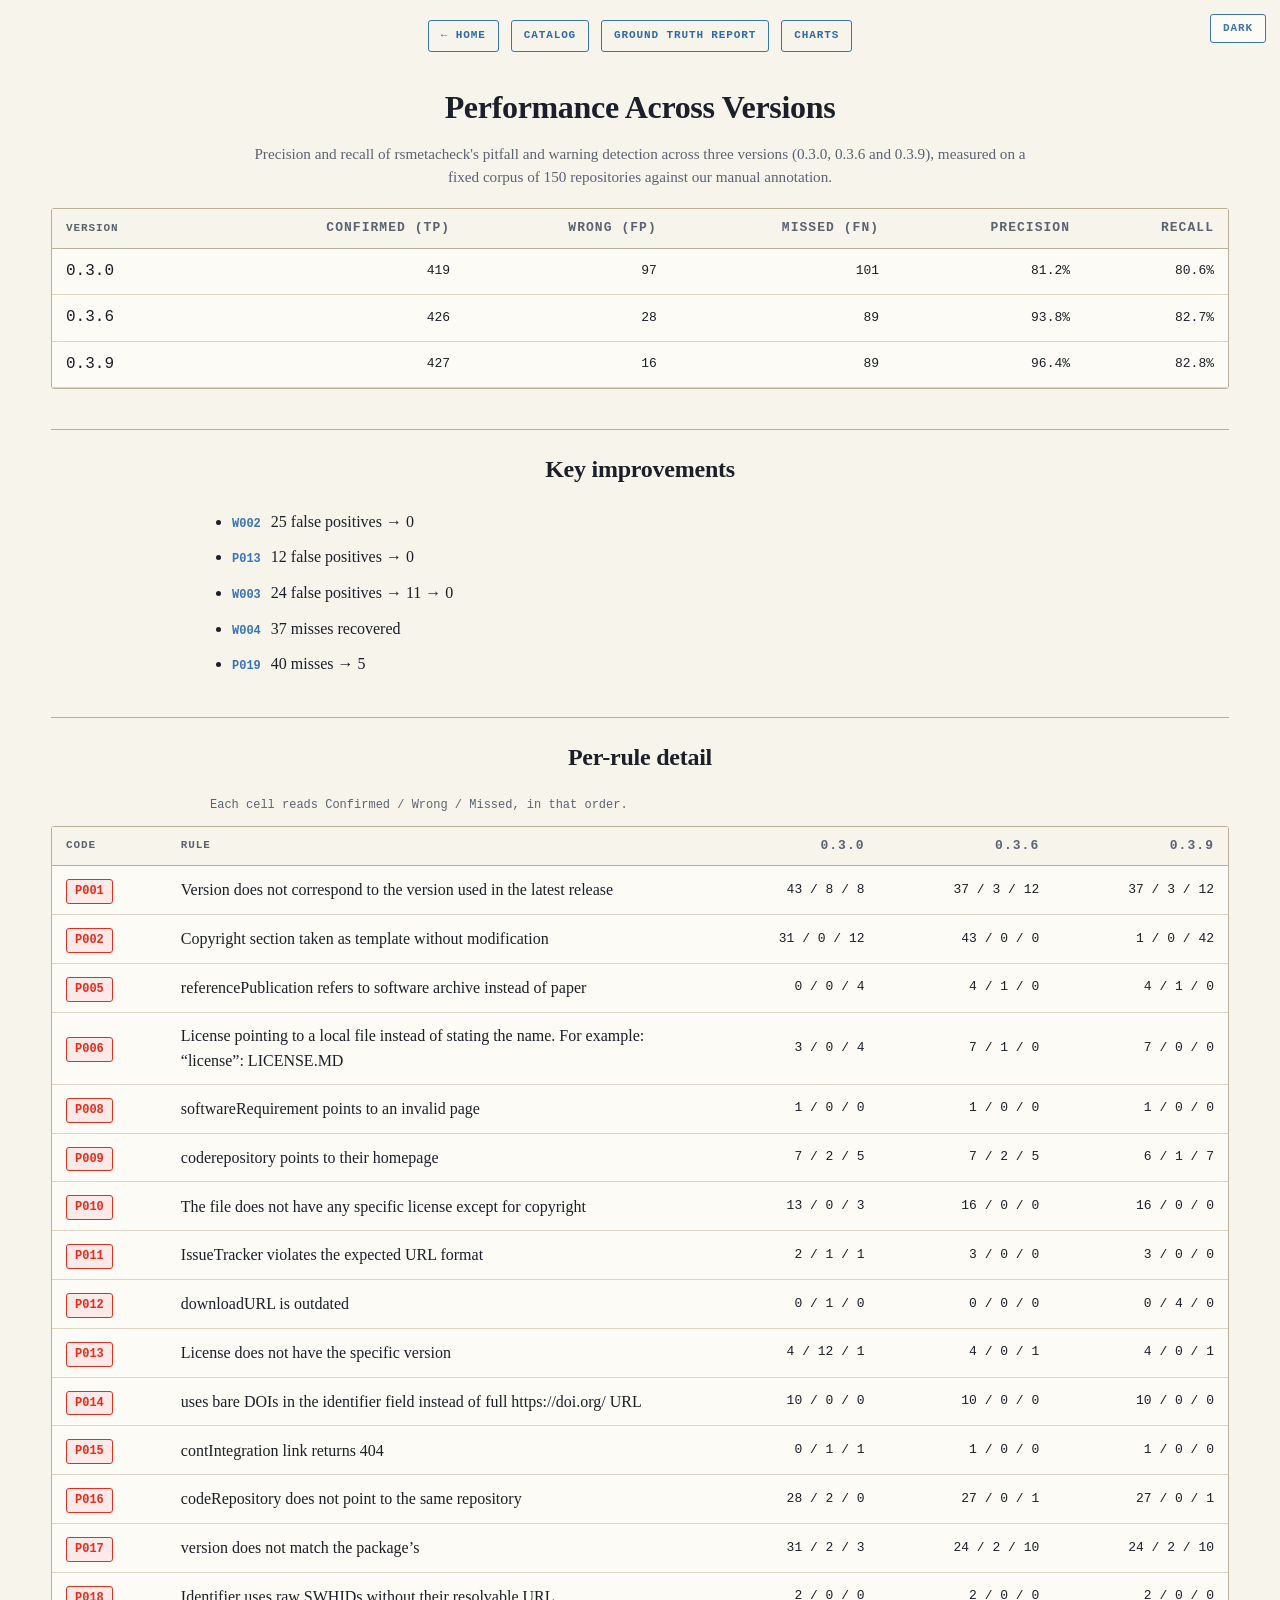
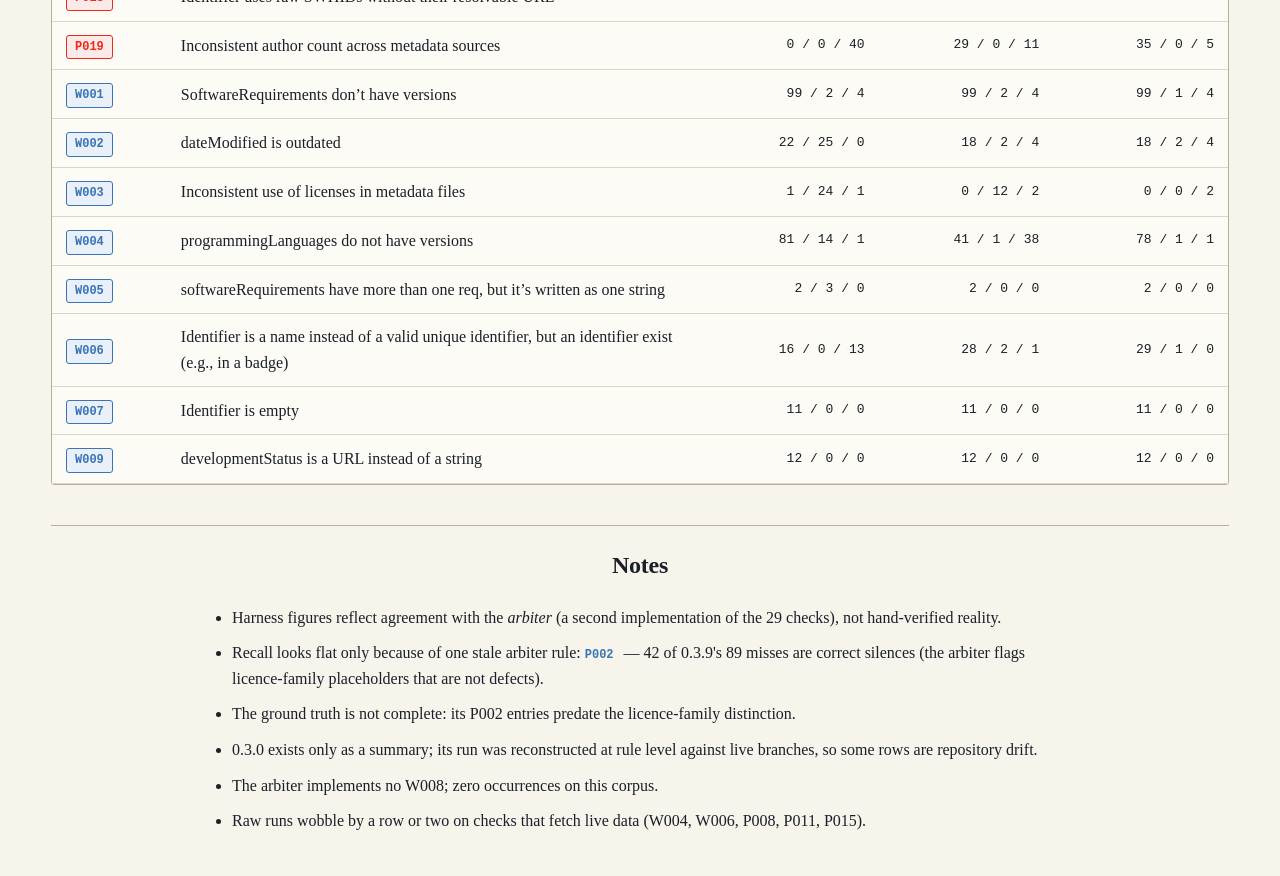
==== docs/ground_truth/comparison.html @ 28b078db "preparing for release 0.3.9: fix seven detector false positives" ====
<!DOCTYPE html>
<html lang="en">
<head>
    <meta charset="UTF-8">
    <meta name="viewport" content="width=device-width, initial-scale=1.0">
    <title>rsmetacheck &mdash; Performance Across Versions</title>
    <link rel="stylesheet" href="../stylesheets/lab-report.css">
    <script src="../theme.js" defer></script>
</head>
<body>

    <div class="nav">
        <a href="../index.html">&larr; Home</a>
        <a href="../catalog.html">Catalog</a>
        <a href="index.html">Ground Truth Report</a>
        <a href="charts.html">Charts</a>
    </div>

    <h1>Performance Across Versions</h1>

    <p class="page-intro">
        Precision and recall of rsmetacheck's pitfall and warning detection across three versions
        (0.3.0, 0.3.6 and 0.3.9), measured on a fixed corpus of 150 repositories against our manual annotation.
    </p>

    <div class="table-container">
        <table id="summaryTable">
            <thead>
                <tr>
                    <th>Version</th>
                    <th class="num">Confirmed (TP)</th>
                    <th class="num">Wrong (FP)</th>
                    <th class="num">Missed (FN)</th>
                    <th class="num">Precision</th>
                    <th class="num">Recall</th>
                </tr>
            </thead>
            <tbody></tbody>
        </table>
    </div>

    <hr class="section-divider">
    <h2>Key improvements</h2>
    <ul class="note-list">
        <li><span class="rule-code">W002</span> 25 false positives &rarr; 0</li>
        <li><span class="rule-code">P013</span> 12 false positives &rarr; 0</li>
        <li><span class="rule-code">W003</span> 24 false positives &rarr; 11 &rarr; 0</li>
        <li><span class="rule-code">W004</span> 37 misses recovered</li>
        <li><span class="rule-code">P019</span> 40 misses &rarr; 5</li>
    </ul>

    <hr class="section-divider">
    <h2>Per-rule detail</h2>
    <p class="legend">Each cell reads Confirmed / Wrong / Missed, in that order.</p>
    <div class="table-container">
        <table id="ruleTable">
            <thead>
                <tr>
                    <th>Code</th>
                    <th>Rule</th>
                    <th class="num">0.3.0</th>
                    <th class="num">0.3.6</th>
                    <th class="num">0.3.9</th>
                </tr>
            </thead>
            <tbody></tbody>
        </table>
    </div>

    <hr class="section-divider">
    <h2>Notes</h2>
    <ul class="note-list">
        <li>Harness figures reflect agreement with the <em>arbiter</em> (a second implementation of the 29 checks),
            not hand-verified reality.</li>
        <li>Recall looks flat only because of one stale arbiter rule: <span class="rule-code">P002</span> &mdash;
            42 of 0.3.9's 89 misses are correct silences (the arbiter flags licence-family placeholders that are
            not defects).</li>
        <li>The ground truth is not complete: its P002 entries predate the licence-family distinction.</li>
        <li>0.3.0 exists only as a summary; its run was reconstructed at rule level against live branches, so some
            rows are repository drift.</li>
        <li>The arbiter implements no W008; zero occurrences on this corpus.</li>
        <li>Raw runs wobble by a row or two on checks that fetch live data (W004, W006, P008, P011, P015).</li>
    </ul>

    <script>
        document.addEventListener("DOMContentLoaded", () => {
            fetch('../page_data.json')
                .then(r => r.json())
                .then(data => {
                    buildSummary(data.versions);
                    buildRuleTable(data.versions, data.rules);
                })
                .catch(err => console.error('Failed to load data:', err));
        });

        function buildSummary(versions) {
            const tbody = document.querySelector('#summaryTable tbody');
            const order = ['0.3.0', '0.3.6', '0.3.9'];
            for (const v of order) {
                const h = versions[v] && versions[v].harness;
                if (!h) continue;
                const tr = document.createElement('tr');
                tr.innerHTML =
                    '<td class="mono-cell">' + v + '</td>' +
                    '<td class="num">' + h.confirmed + '</td>' +
                    '<td class="num">' + h.wrong + '</td>' +
                    '<td class="num">' + h.missed + '</td>' +
                    '<td class="num">' + fmt(h.precision) + '%</td>' +
                    '<td class="num">' + fmt(h.recall) + '%</td>';
                tbody.appendChild(tr);
            }
        }

        function buildRuleTable(versions, rules) {
            const tbody = document.querySelector('#ruleTable tbody');
            const order = ['0.3.0', '0.3.6', '0.3.9'];
            const codes = Object.keys(rules).sort((a, b) => {
                const ta = a.startsWith('P') ? 0 : 1;
                const tb = b.startsWith('P') ? 0 : 1;
                if (ta !== tb) return ta - tb;
                return a.localeCompare(b, undefined, { numeric: true });
            });
            for (const code of codes) {
                const name = rules[code].name;
                const vals = order.map(v => {
                    const pr = versions[v] && versions[v].per_rule && versions[v].per_rule[code] || {};
                    return { c: pr.confirmed || 0, w: pr.wrong || 0, m: pr.missed || 0 };
                });
                // Skip rules that never fired on this corpus (0 / 0 / 0 across all versions).
                if (vals.every(x => x.c === 0 && x.w === 0 && x.m === 0)) continue;

                const tr = document.createElement('tr');
                const badge = code.startsWith('W') ? 'code-w' : 'code-p';
                const cells = vals.map(x =>
                    '<td class="num">' + x.c + ' / ' + x.w + ' / ' + x.m + '</td>'
                ).join('');
                tr.innerHTML =
                    '<td><span class="code-badge ' + badge + '">' + code + '</span></td>' +
                    '<td>' + esc(name) + '</td>' + cells;
                tbody.appendChild(tr);
            }
        }

        function fmt(n) { return (Math.round(n * 10) / 10).toFixed(1); }
        function esc(s) {
            const d = document.createElement('div');
            d.textContent = s;
            return d.innerHTML;
        }
    </script>
</body>
</html>
---- docs/stylesheets/lab-report.css ----
/* rsmetacheck docs — OEG/UPM "Lab Report" theme.
   Warm paper, deep institutional blue, engineering red for pitfalls,
   rules-and-type instead of cards and shadows. Light/dark follow the OS. */

:root {
  --paper: #f7f4ec;
  --paper-raised: #fdfbf5;
  --ink: #1a1f28;
  --muted: #5b6370;
  --line: #dcd5c4;
  --line-strong: #b9b09a;
  --blue: #3974b4;
  --blue-link: #2f6aa8;
  --red: #ef2818;
  --green: #2e7d32;
  --green-bg: #e8f3ea;
  --red-bg: #fbeae8;
  --blue-bg: #e9f0f9;
  --serif: Georgia, "Iowan Old Style", "Charter", "Times New Roman", serif;
  --mono: ui-monospace, SFMono-Regular, Menlo, Consolas, "Liberation Mono", monospace;
  --sans: -apple-system, BlinkMacSystemFont, "Segoe UI", Roboto, Helvetica, Arial, sans-serif;
  color-scheme: light;
}
:root[data-theme="dark"] {
  --paper: #10141b;
  --paper-raised: #161b24;
  --ink: #e7e9ee;
  --muted: #98a1b0;
  --line: #2a3040;
  --line-strong: #3a4254;
  --blue: #7fb0e8;
  --red: #f0716a;
  --green: #75d0a0;
  --green-bg: #12231b;
  --red-bg: #2a1614;
  --blue-bg: #17202c;
  color-scheme: dark;
}
@media (prefers-color-scheme: dark) {
  :root:not([data-theme="light"]) {
    --paper: #10141b;
    --paper-raised: #161b24;
    --ink: #e7e9ee;
    --muted: #98a1b0;
    --line: #2a3040;
    --line-strong: #3a4254;
    --blue: #7fb0e8;
    --red: #f0716a;
    --green: #75d0a0;
    --green-bg: #12231b;
    --red-bg: #2a1614;
    --blue-bg: #17202c;
    color-scheme: dark;
  }
}

* { box-sizing: border-box; }

::selection { background: #cfe0f2; color: #1f4470; }
:root[data-theme="dark"] ::selection { background: #2a4a7a; color: #ffffff; }
@media (prefers-color-scheme: dark) {
  :root:not([data-theme="light"]) ::selection { background: #2a4a7a; color: #ffffff; }
}

html { scrollbar-color: var(--line-strong) var(--paper); }

body {
  margin: 0;
  padding: 20px;
  background: var(--paper);
  color: var(--ink);
  font: 16px/1.6 var(--serif);
  -webkit-font-smoothing: antialiased;
  text-rendering: optimizeLegibility;
}

/* The home page centers its single panel */
body.home {
  display: flex;
  justify-content: center;
  align-items: center;
  min-height: 100vh;
  padding: 0;
}

a { color: var(--blue-link, var(--blue)); text-decoration: none; }
a:hover { text-decoration: underline; text-underline-offset: 3px; text-decoration-thickness: 1px; }

h1, h2, h3 { font-family: var(--serif); color: var(--ink); letter-spacing: -0.01em; }
h1 { text-align: center; margin-bottom: 10px; font-size: 2em; }
h2 { text-align: center; margin-bottom: 20px; }
h3 { text-align: center; }

code, .mono { font-family: var(--mono); }

/* Navigation — tracked mono labels, hairline-bordered */
.nav { text-align: center; margin-bottom: 30px; }
.nav a {
  font: 600 11px/1.6 var(--mono); letter-spacing: .08em; text-transform: uppercase;
  color: var(--blue-link, var(--blue)); text-decoration: none; padding: 6px 12px;
  border: 1px solid var(--blue); border-radius: 3px; margin: 0 4px;
  display: inline-block;
}
.nav a:hover { background: var(--blue); color: #ffffff; }

/* Intro / summary paragraphs */
.page-intro, .summary-text {
  text-align: center; color: var(--muted); font-size: 0.95em; line-height: 1.5;
  max-width: 800px; margin: 0 auto 20px auto;
}
.summary-text { color: var(--ink); font-size: 1.05em; line-height: 1.4; }

/* Table shell — a ruled sheet, no shadow */
.table-container {
  max-width: 95%; margin: 0 auto; overflow-x: auto;
  border: 1px solid var(--line-strong); border-radius: 3px; background: var(--paper-raised);
}
table { width: 100%; border-collapse: collapse; background: var(--paper-raised); }
th, td {
  padding: 10px 14px; text-align: left; border-bottom: 1px solid var(--line);
  word-wrap: break-word; word-break: break-word; max-width: 350px;
}
th {
  background: var(--paper); font: 600 11px/1.4 var(--mono);
  letter-spacing: .08em; text-transform: uppercase; color: var(--muted);
  position: sticky; top: 0; z-index: 10; white-space: nowrap;
  border-bottom: 1px solid var(--line-strong);
}
tbody tr:hover { background: var(--paper); }

/* Code badges — P = red pitfall, W = blue warning */
.code-badge {
  display: inline-block; padding: 3px 8px; border-radius: 3px;
  font: 700 12px/1.4 var(--mono);
}
.code-p { background: var(--red-bg); color: var(--red); border: 1px solid var(--red); }
.code-w { background: var(--blue-bg); color: var(--blue); border: 1px solid var(--blue); }

.repo-link { color: var(--blue-link, var(--blue)); text-decoration: none; word-break: break-all; }
.repo-link:hover { text-decoration: underline; }

.desc-text { font-size: 0.9em; color: var(--muted); margin-top: 4px; }

/* Comparison diff highlights (red = removed/fixed, green = added) */
.cell-only-030 { background: var(--red-bg) !important; }
.cell-only-033, .cell-new-033 { background: var(--green-bg) !important; }
.cell-missing { color: var(--muted); font-style: italic; text-align: center; }

.section-divider { border: none; border-top: 1px solid var(--line-strong); max-width: 95%; margin: 40px auto 20px auto; }
.section-title { text-align: center; color: var(--ink); margin: 0 auto 20px auto; }

/* Home page cards — hairline rules, no shadow */
.container { text-align: center; max-width: 700px; padding: 40px 20px; }
.subtitle { color: var(--muted); font-size: 1.05em; margin-bottom: 40px; line-height: 1.5; }
.cards { display: flex; flex-wrap: wrap; gap: 24px; justify-content: center; }
.card {
  flex: 1 1 280px; max-width: 340px;
  border: 1px solid var(--line-strong); border-radius: 3px;
  padding: 28px 22px; text-decoration: none; color: inherit;
  background: var(--paper-raised);
  transition: border-color .15s ease;
}
.card:hover { border-color: var(--blue); }
.card h2 { color: var(--ink); margin: 0 0 12px 0; font-size: 1.2em; text-align: left; }
.card p { color: var(--muted); font-size: 0.92em; line-height: 1.5; margin: 0; text-align: left; }
.card .arrow {
  display: inline-block; margin-top: 12px; color: var(--blue-link, var(--blue));
  font: 600 12px/1 var(--mono); letter-spacing: .04em; text-transform: uppercase;
}
.badge-new { display: inline-block; padding: 3px 10px; border-radius: 3px; font-size: 0.78em; font-weight: 600; margin-left: 6px; vertical-align: middle; background: var(--green-bg); color: var(--green); }

/* Chart panels — hairline borders */
.charts-row { display: flex; flex-wrap: wrap; justify-content: center; gap: 30px; max-width: 95%; margin: 0 auto 40px auto; }
.chart-box {
  flex: 1 1 500px; max-width: 700px; background: var(--paper-raised);
  border: 1px solid var(--line-strong); border-radius: 3px; padding: 16px;
}
.chart-box h3 { text-align: center; color: var(--ink); margin: 0 0 12px 0; font-size: 1.05em; }
canvas { width: 100% !important; height: auto !important; }

/* DataTables (catalog page) */
.dataTables_wrapper { padding: 20px; font-family: var(--serif); color: var(--ink); }
.dataTables_wrapper .dataTables_length,
.dataTables_wrapper .dataTables_filter,
.dataTables_wrapper .dataTables_info,
.dataTables_wrapper .dataTables_paginate { font-family: var(--serif); color: var(--ink); }
.dataTables_wrapper .dataTables_length select,
.dataTables_wrapper .dataTables_filter input {
  font-family: var(--sans); font-size: 13.5px; color: var(--ink);
  background: var(--paper-raised); border: 1px solid var(--line-strong);
  border-radius: 3px; padding: 4px 8px; outline: none;
}
.dataTables_wrapper .dataTables_filter input:focus-visible,
.dataTables_wrapper .dataTables_length select:focus-visible { outline: 2px solid var(--blue); outline-offset: 1px; }
.dataTables_wrapper .dataTables_info { color: var(--muted); padding-top: 12px; }
.dataTables_wrapper .dataTables_paginate .paginate_button {
  color: var(--blue) !important; background: transparent;
  border: 1px solid var(--blue) !important; border-radius: 3px;
  padding: 4px 10px; margin: 0 2px; cursor: pointer; text-decoration: none;
  font-family: var(--mono); font-size: 12px;
}
.dataTables_wrapper .dataTables_paginate .paginate_button:hover { background: var(--blue) !important; color: #ffffff !important; }
.dataTables_wrapper .dataTables_paginate .paginate_button.current,
.dataTables_wrapper .dataTables_paginate .paginate_button.current:hover { background: var(--blue) !important; color: #ffffff !important; border-color: var(--blue) !important; }
.dataTables_wrapper .dataTables_paginate .paginate_button.disabled,
.dataTables_wrapper .dataTables_paginate .paginate_button.disabled:hover {
  color: var(--muted) !important; border-color: var(--line-strong) !important; background: transparent !important; cursor: default;
}
table.dataTable thead .sorting,
table.dataTable thead .sorting_asc,
table.dataTable thead .sorting_desc { color: var(--muted); background-color: var(--paper); }
table.dataTable.no-footer { border-bottom: none; }

/* Theme toggle — fixed top-right, consistent with the report page */
.theme-toggle {
  position: fixed; top: 14px; right: 14px; z-index: 100;
  font: 600 11px/1 var(--mono); letter-spacing: .08em; text-transform: uppercase;
  color: var(--blue); background: var(--paper-raised);
  border: 1px solid var(--blue); border-radius: 3px; padding: 8px 12px; cursor: pointer;
}
.theme-toggle:hover { background: var(--blue); color: #ffffff; }

/* Theme continuity: colors cross-fade only during the switch */
html.theming, html.theming * {
  transition: background-color 220ms ease, color 220ms ease, border-color 220ms ease;
}
@media (prefers-reduced-motion: reduce) {
  *, *::before, *::after {
    transition-duration: 0.01ms !important;
    animation-duration: 0.01ms !important;
    scroll-behavior: auto !important;
  }
}

/* Performance page */
.note-list { max-width: 860px; margin: 0 auto 22px auto; padding-left: 22px; color: var(--ink); }
.note-list li { margin-bottom: 10px; }
.note-list .rule-code { font: 700 12px/1 var(--mono); color: var(--blue); margin-right: 6px; }
.note-list .ok { color: var(--muted); }
.adjudicated {
  max-width: 760px; margin: 0 auto 18px auto; padding: 14px 18px;
  border-left: 3px solid var(--blue); background: var(--paper-raised); color: var(--ink);
}
.legend { max-width: 860px; margin: 8px auto 12px auto; font: 12px/1.5 var(--mono); color: var(--muted); }
.num { text-align: right; font-family: var(--mono); font-size: 13px; white-space: nowrap; }
.mono-cell { font-family: var(--mono); white-space: nowrap; }
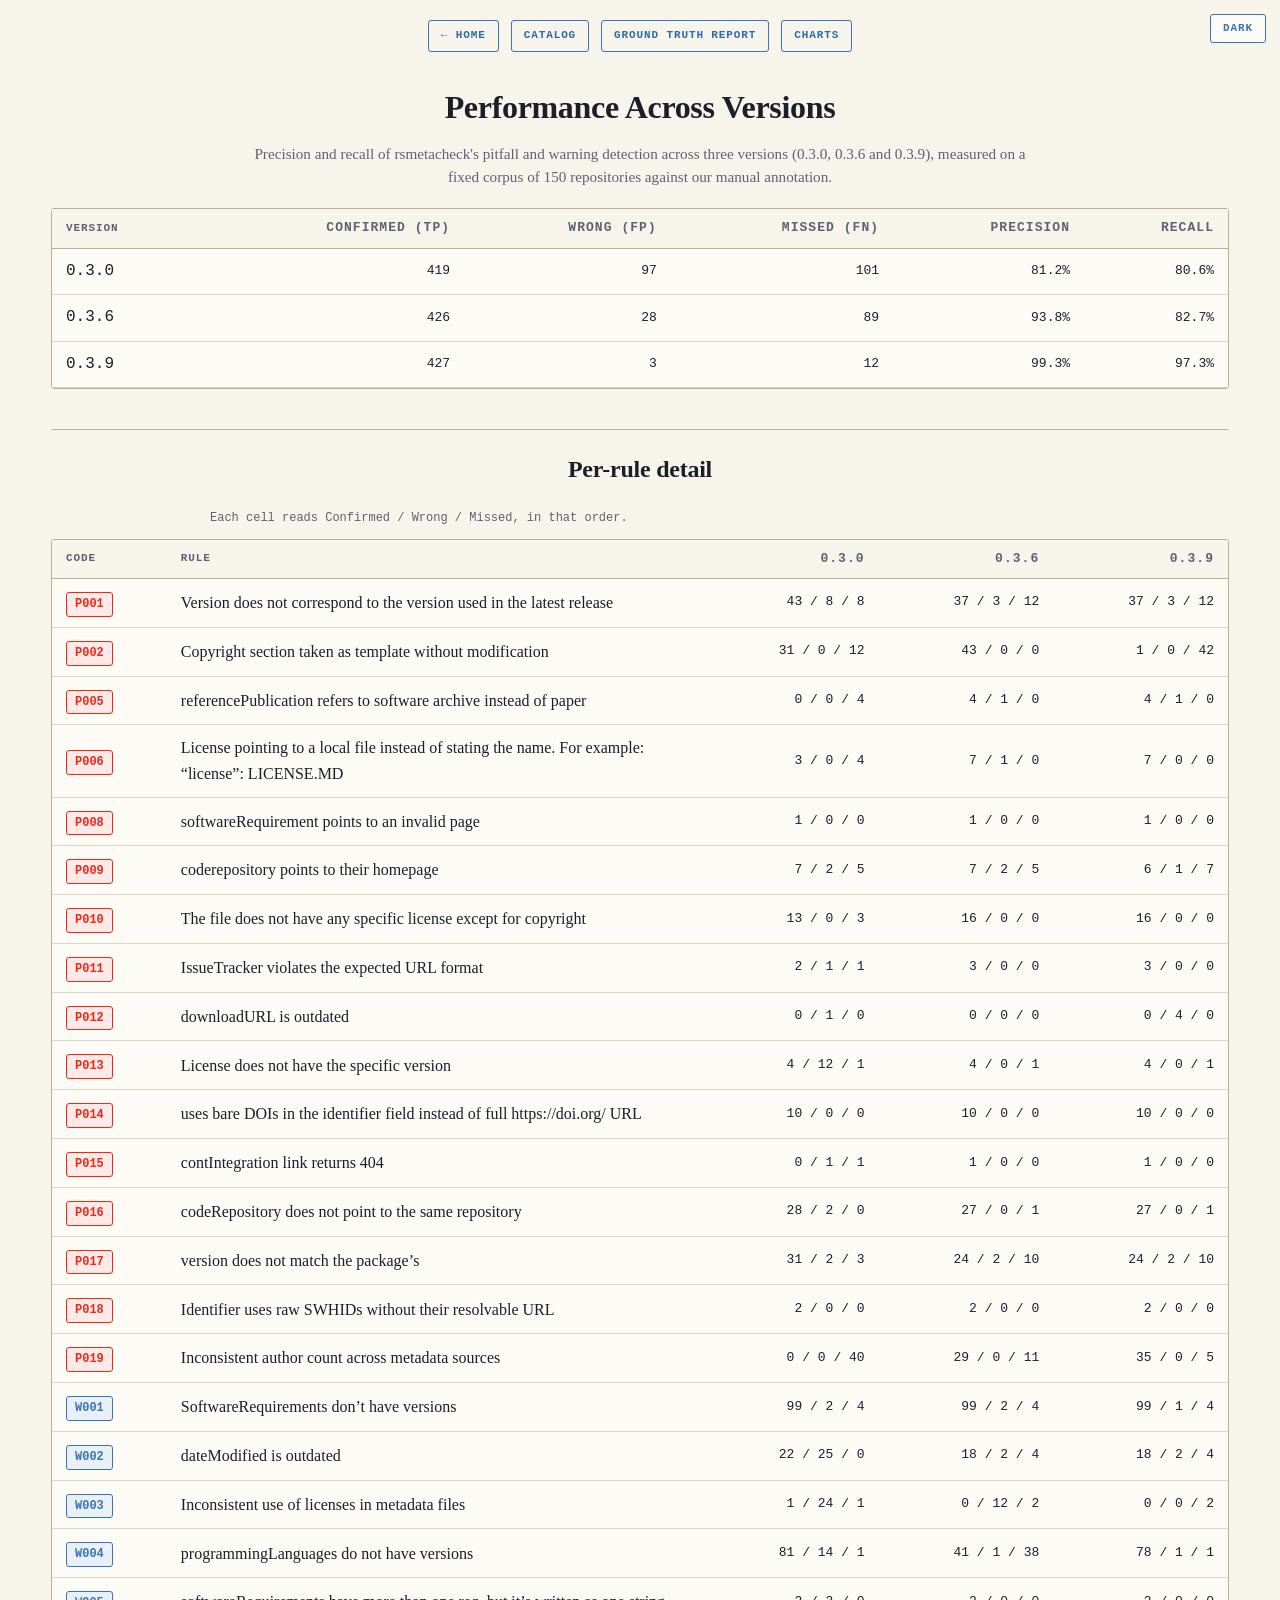
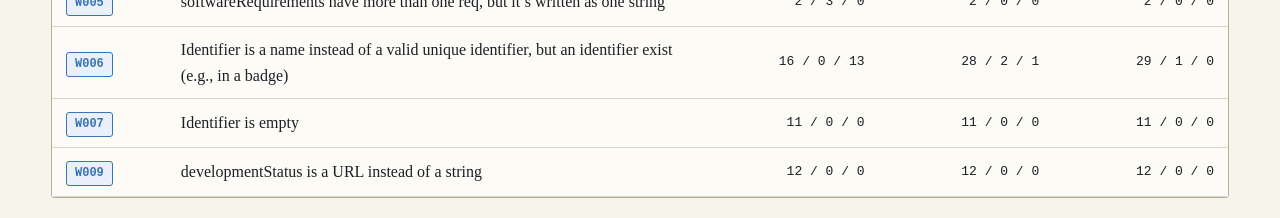
==== commit 1bff0c49: "docs: hand-verified figures for 0.3.9; drop improvements and notes blocks" ====
--- a/docs/ground_truth/comparison.html
+++ b/docs/ground_truth/comparison.html
@@ -40,16 +40,6 @@
     </div>
 
     <hr class="section-divider">
-    <h2>Key improvements</h2>
-    <ul class="note-list">
-        <li><span class="rule-code">W002</span> 25 false positives &rarr; 0</li>
-        <li><span class="rule-code">P013</span> 12 false positives &rarr; 0</li>
-        <li><span class="rule-code">W003</span> 24 false positives &rarr; 11 &rarr; 0</li>
-        <li><span class="rule-code">W004</span> 37 misses recovered</li>
-        <li><span class="rule-code">P019</span> 40 misses &rarr; 5</li>
-    </ul>
-
-    <hr class="section-divider">
     <h2>Per-rule detail</h2>
     <p class="legend">Each cell reads Confirmed / Wrong / Missed, in that order.</p>
     <div class="table-container">
@@ -66,21 +56,6 @@
             <tbody></tbody>
         </table>
     </div>
-
-    <hr class="section-divider">
-    <h2>Notes</h2>
-    <ul class="note-list">
-        <li>Harness figures reflect agreement with the <em>arbiter</em> (a second implementation of the 29 checks),
-            not hand-verified reality.</li>
-        <li>Recall looks flat only because of one stale arbiter rule: <span class="rule-code">P002</span> &mdash;
-            42 of 0.3.9's 89 misses are correct silences (the arbiter flags licence-family placeholders that are
-            not defects).</li>
-        <li>The ground truth is not complete: its P002 entries predate the licence-family distinction.</li>
-        <li>0.3.0 exists only as a summary; its run was reconstructed at rule level against live branches, so some
-            rows are repository drift.</li>
-        <li>The arbiter implements no W008; zero occurrences on this corpus.</li>
-        <li>Raw runs wobble by a row or two on checks that fetch live data (W004, W006, P008, P011, P015).</li>
-    </ul>
 
     <script>
         document.addEventListener("DOMContentLoaded", () => {
